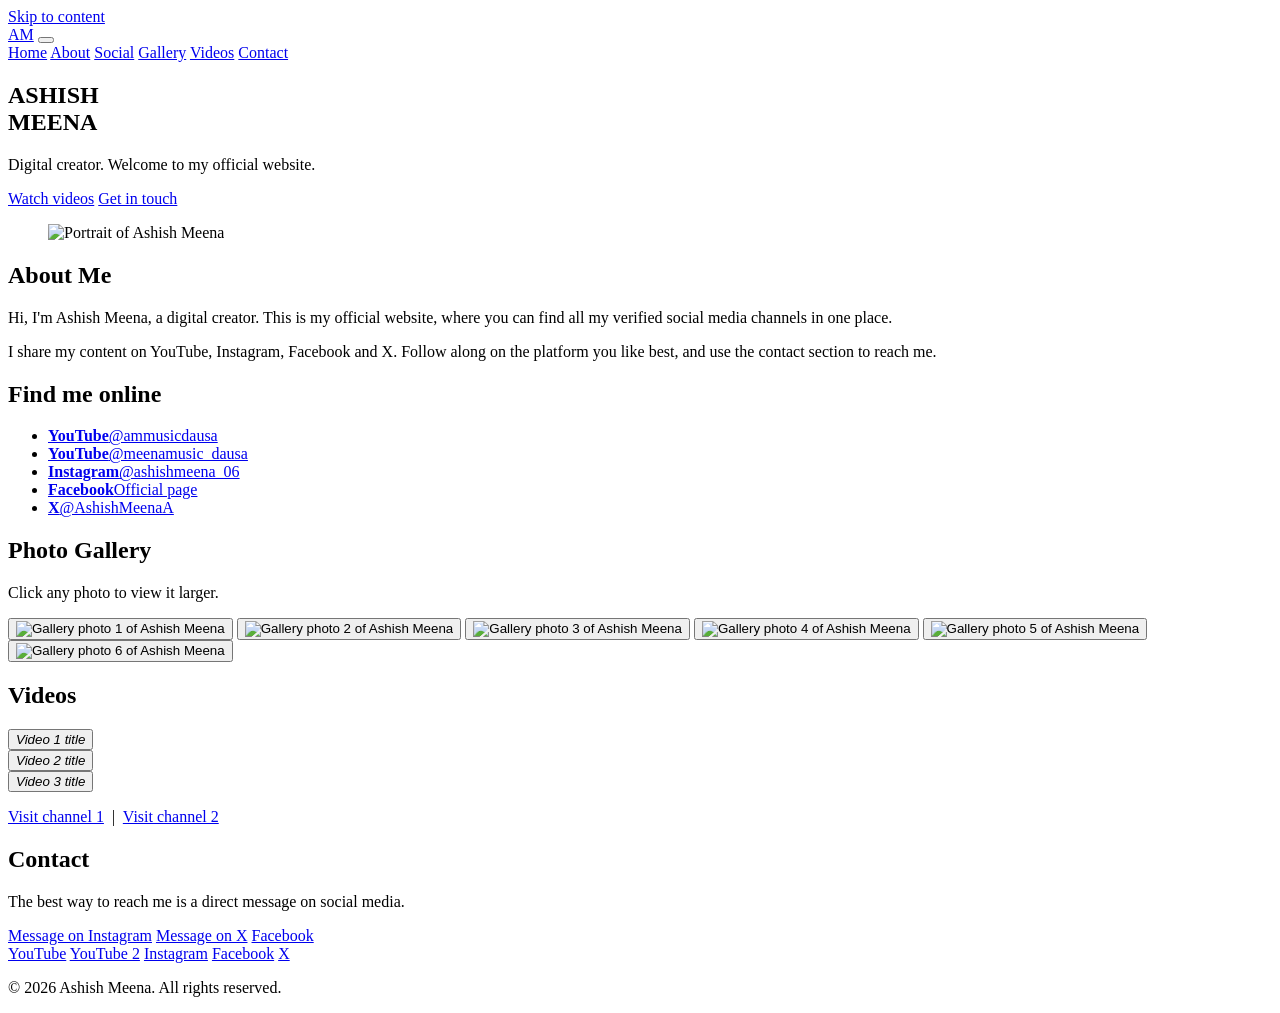
==== index.html @ 7d6940a8 "Add files via upload" ====
<!DOCTYPE html>
<html lang="en">
<head>
<meta charset="UTF-8">
<meta name="viewport" content="width=device-width, initial-scale=1">
<!-- ============ SEO: EDIT AFTER DEPLOYMENT ============
     Replace https://YOUR-USERNAME.github.io/ashish-meena-website/ everywhere
     (this file, 404.html, robots.txt, sitemap.xml) with your real website address. -->
<title>Ashish Meena | Official Personal Website</title>
<meta name="description" content="Official personal website of Ashish Meena, a digital creator. Find Ashish Meena's YouTube channels, social media links, photo gallery and contact details.">
<link rel="canonical" href="https://YOUR-USERNAME.github.io/ashish-meena-website/">
<meta name="theme-color" content="#0a0a0a">
<link rel="icon" href="images/favicon.svg" type="image/svg+xml">

<!-- Open Graph / social sharing (replace images/og-image.png with your own 1200x630 image) -->
<meta property="og:type" content="website">
<meta property="og:site_name" content="Ashish Meena">
<meta property="og:title" content="Ashish Meena | Official Personal Website">
<meta property="og:description" content="Official personal website of Ashish Meena, a digital creator.">
<meta property="og:url" content="https://YOUR-USERNAME.github.io/ashish-meena-website/">
<meta property="og:image" content="https://YOUR-USERNAME.github.io/ashish-meena-website/images/og-image.png">
<meta property="og:image:alt" content="Ashish Meena official website banner">
<meta name="twitter:card" content="summary_large_image">

<!-- Structured data: only verified info. Update "url" and "sameAs" if your links change. -->
<script type="application/ld+json">
{
  "@context": "https://schema.org",
  "@type": "Person",
  "name": "Ashish Meena",
  "url": "https://YOUR-USERNAME.github.io/ashish-meena-website/",
  "image": "https://YOUR-USERNAME.github.io/ashish-meena-website/images/profile.svg",
  "jobTitle": "Digital Creator",
  "sameAs": [
    "https://youtube.com/@ammusicdausa",
    "https://youtube.com/@meenamusic_dausa",
    "https://instagram.com/ashishmeena_06",
    "https://www.facebook.com/share/1KBvqL6UGc/",
    "https://x.com/AshishMeenaA"
  ]
}
</script>

<link rel="preconnect" href="https://fonts.googleapis.com">
<link rel="preconnect" href="https://fonts.gstatic.com" crossorigin>
<link href="https://fonts.googleapis.com/css2?family=Cormorant+Garamond:wght@500;600;700&family=Manrope:wght@400;500;600&display=swap" rel="stylesheet">
<link rel="stylesheet" href="css/style.css">
</head>
<body>
<a class="skip" href="#main">Skip to content</a>

<header class="site-header">
  <a class="brand" href="#home" aria-label="Ashish Meena home">AM</a>
  <button class="nav-toggle" aria-expanded="false" aria-controls="nav" aria-label="Open menu"><span></span><span></span></button>
  <nav id="nav" aria-label="Main">
    <a href="#home">Home</a>
    <a href="#about">About</a>
    <a href="#social">Social</a>
    <a href="#gallery">Gallery</a>
    <a href="#videos">Videos</a>
    <a href="#contact">Contact</a>
  </nav>
</header>

<main id="main">

<!-- ===== HOME ===== -->
<section id="home" class="hero">
  <div class="hero-text">
    <!-- CHANGE NAME HERE -->
    <h1>ASHISH<br>MEENA</h1>
    <p class="lead">Digital creator. Welcome to my official website.</p>
    <div class="actions">
      <a class="btn" href="#videos">Watch videos</a>
      <a class="btn ghost" href="#contact">Get in touch</a>
    </div>
  </div>
  <figure class="portrait">
    <!-- CHANGE PHOTO: put your photo in images/ (e.g. profile.jpg) and update src below -->
    <img src="images/profile.svg" width="600" height="750" alt="Portrait of Ashish Meena" fetchpriority="high">
  </figure>
</section>

<!-- ===== ABOUT ===== -->
<section id="about" class="section">
  <h2>About Me</h2>
  <div class="about-grid">
    <!-- EDIT THIS TEXT with your own story. Only write things that are true. -->
    <p>Hi, I'm Ashish Meena, a digital creator. This is my official website, where you can find all my verified social media channels in one place.</p>
    <p>I share my content on YouTube, Instagram, Facebook and X. Follow along on the platform you like best, and use the contact section to reach me.</p>
  </div>
</section>

<!-- ===== SOCIAL ===== -->
<section id="social" class="section">
  <h2>Find me online</h2>
  <ul class="social-list">
    <!-- CHANGE SOCIAL LINKS: edit the href values below (also in the footer) -->
    <li><a href="https://youtube.com/@ammusicdausa" target="_blank" rel="noopener me"><strong>YouTube</strong><span>@ammusicdausa</span></a></li>
    <li><a href="https://youtube.com/@meenamusic_dausa" target="_blank" rel="noopener me"><strong>YouTube</strong><span>@meenamusic_dausa</span></a></li>
    <li><a href="https://instagram.com/ashishmeena_06" target="_blank" rel="noopener me"><strong>Instagram</strong><span>@ashishmeena_06</span></a></li>
    <li><a href="https://www.facebook.com/share/1KBvqL6UGc/" target="_blank" rel="noopener me"><strong>Facebook</strong><span>Official page</span></a></li>
    <li><a href="https://x.com/AshishMeenaA" target="_blank" rel="noopener me"><strong>X</strong><span>@AshishMeenaA</span></a></li>
  </ul>
</section>

<!-- ===== GALLERY ===== -->
<section id="gallery" class="section">
  <h2>Photo Gallery</h2>
  <p class="note">Click any photo to view it larger.</p>
  <div class="gallery">
    <!-- CHANGE PHOTOS: replace each src (e.g. images/photo1.jpg) and write a short, true alt text.
         Tip: resize photos to ~1200px wide and keep each under 300 KB. -->
    <button class="thumb" data-full="images/gallery-1.svg" data-alt="Gallery photo 1 of Ashish Meena"><img src="images/gallery-1.svg" width="600" height="600" loading="lazy" alt="Gallery photo 1 of Ashish Meena"></button>
    <button class="thumb" data-full="images/gallery-2.svg" data-alt="Gallery photo 2 of Ashish Meena"><img src="images/gallery-2.svg" width="600" height="600" loading="lazy" alt="Gallery photo 2 of Ashish Meena"></button>
    <button class="thumb" data-full="images/gallery-3.svg" data-alt="Gallery photo 3 of Ashish Meena"><img src="images/gallery-3.svg" width="600" height="600" loading="lazy" alt="Gallery photo 3 of Ashish Meena"></button>
    <button class="thumb" data-full="images/gallery-4.svg" data-alt="Gallery photo 4 of Ashish Meena"><img src="images/gallery-4.svg" width="600" height="600" loading="lazy" alt="Gallery photo 4 of Ashish Meena"></button>
    <button class="thumb" data-full="images/gallery-5.svg" data-alt="Gallery photo 5 of Ashish Meena"><img src="images/gallery-5.svg" width="600" height="600" loading="lazy" alt="Gallery photo 5 of Ashish Meena"></button>
    <button class="thumb" data-full="images/gallery-6.svg" data-alt="Gallery photo 6 of Ashish Meena"><img src="images/gallery-6.svg" width="600" height="600" loading="lazy" alt="Gallery photo 6 of Ashish Meena"></button>
  </div>
</section>

<!-- ===== VIDEOS ===== -->
<section id="videos" class="section">
  <h2>Videos</h2>
  <div class="videos">
    <!-- CHANGE VIDEOS: replace data-id with your YouTube video ID.
         Example: youtube.com/watch?v=dQw4w9WgXcQ  ->  data-id="dQw4w9WgXcQ"
         While the ID starts with VIDEO_ID, clicking opens the channel instead. -->
    <div class="video" data-id="VIDEO_ID_1" data-channel="https://youtube.com/@ammusicdausa">
      <button aria-label="Play video 1"><span class="play"></span><em>Video 1 title</em></button>
    </div>
    <div class="video" data-id="VIDEO_ID_2" data-channel="https://youtube.com/@meenamusic_dausa">
      <button aria-label="Play video 2"><span class="play"></span><em>Video 2 title</em></button>
    </div>
    <div class="video" data-id="VIDEO_ID_3" data-channel="https://youtube.com/@ammusicdausa">
      <button aria-label="Play video 3"><span class="play"></span><em>Video 3 title</em></button>
    </div>
  </div>
  <p class="note"><a href="https://youtube.com/@ammusicdausa" target="_blank" rel="noopener">Visit channel 1</a> &nbsp;|&nbsp; <a href="https://youtube.com/@meenamusic_dausa" target="_blank" rel="noopener">Visit channel 2</a></p>
</section>

<!-- ===== CONTACT ===== -->
<section id="contact" class="section">
  <h2>Contact</h2>
  <p class="lead-sm">The best way to reach me is a direct message on social media.</p>
  <div class="actions">
    <a class="btn" href="https://instagram.com/ashishmeena_06" target="_blank" rel="noopener">Message on Instagram</a>
    <a class="btn ghost" href="https://x.com/AshishMeenaA" target="_blank" rel="noopener">Message on X</a>
    <a class="btn ghost" href="https://www.facebook.com/share/1KBvqL6UGc/" target="_blank" rel="noopener">Facebook</a>
    <!-- OPTIONAL EMAIL: remove the comment marks and enter an email you are happy to make public
    <a class="btn ghost" href="mailto:YOUR-EMAIL@example.com">Email me</a>
    -->
  </div>
</section>

</main>

<footer class="site-footer">
  <div class="foot-links">
    <a href="https://youtube.com/@ammusicdausa" target="_blank" rel="noopener me">YouTube</a>
    <a href="https://youtube.com/@meenamusic_dausa" target="_blank" rel="noopener me">YouTube 2</a>
    <a href="https://instagram.com/ashishmeena_06" target="_blank" rel="noopener me">Instagram</a>
    <a href="https://www.facebook.com/share/1KBvqL6UGc/" target="_blank" rel="noopener me">Facebook</a>
    <a href="https://x.com/AshishMeenaA" target="_blank" rel="noopener me">X</a>
  </div>
  <p>&copy; <span id="year">2026</span> Ashish Meena. All rights reserved.</p>
</footer>

<dialog id="lightbox" aria-label="Photo viewer">
  <button class="close" aria-label="Close photo">&times;</button>
  <img alt="">
</dialog>

<script src="js/main.js" defer></script>
</body>
</html>
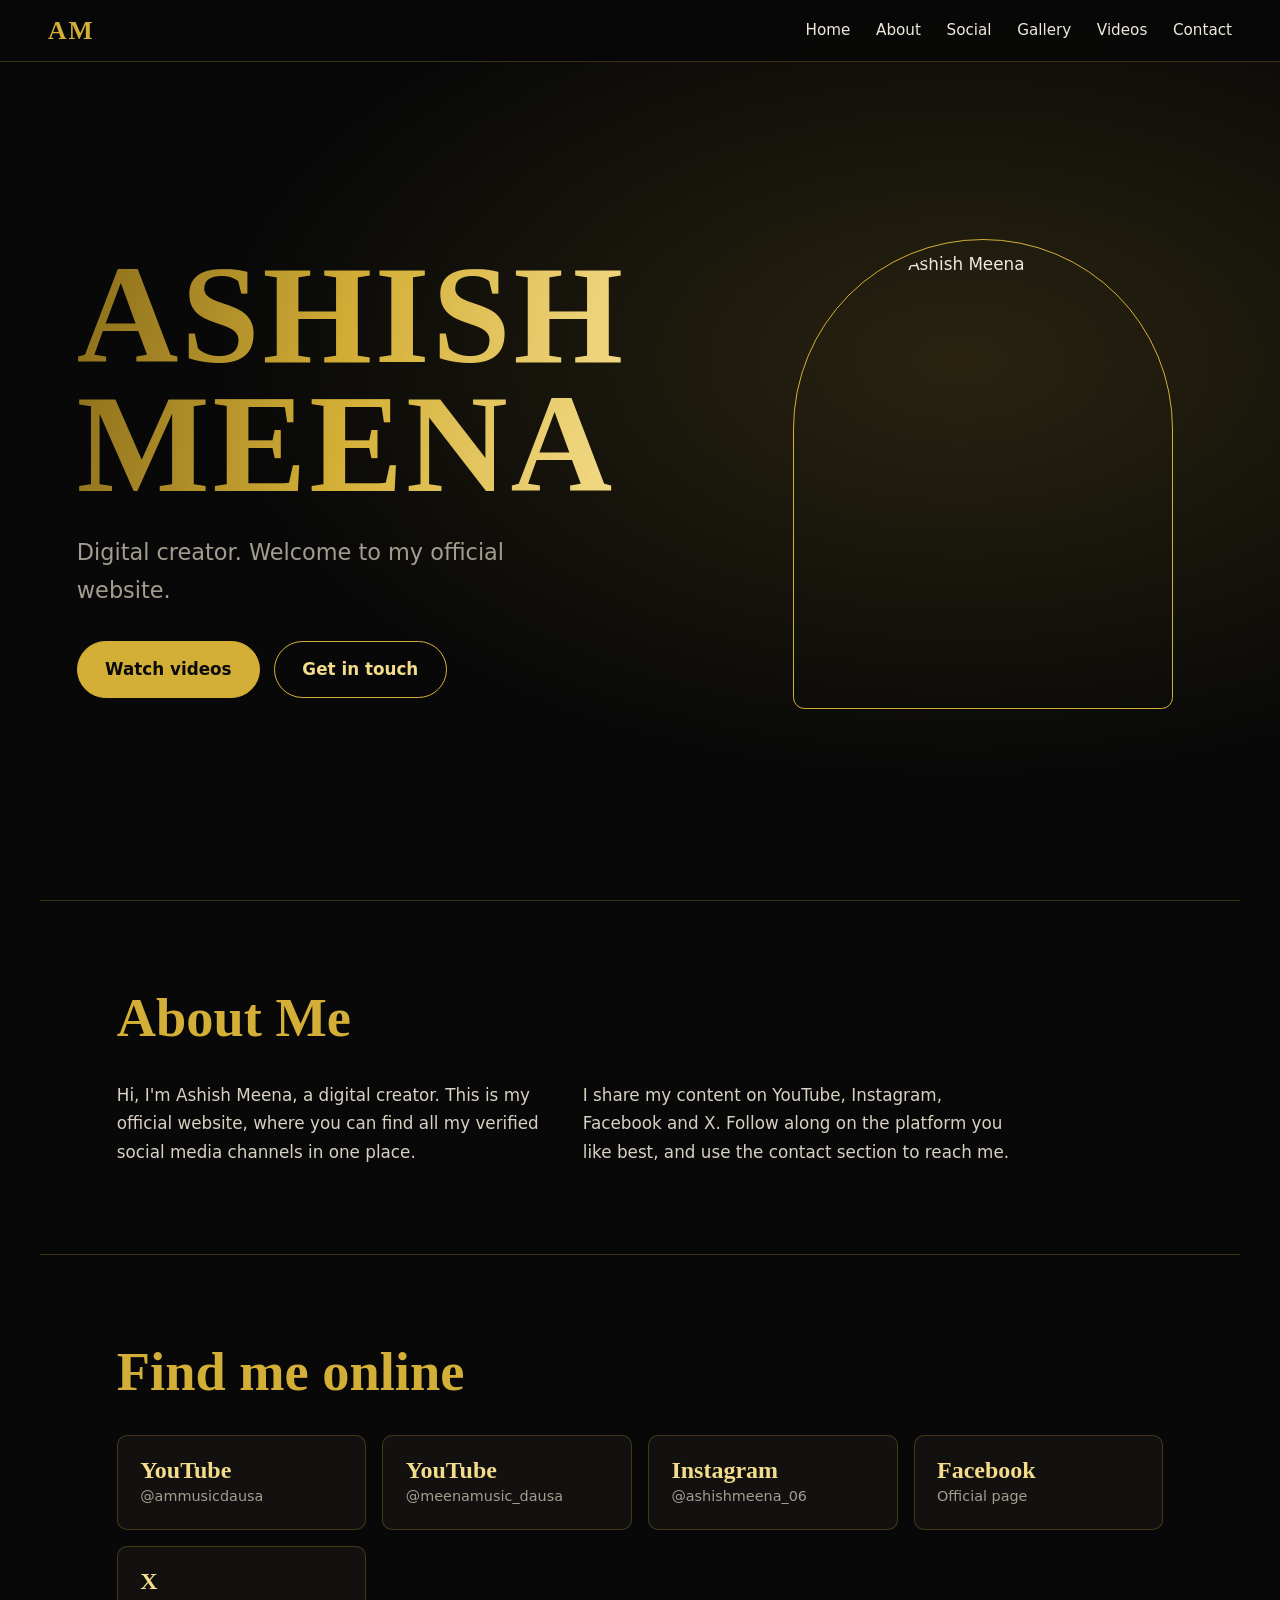
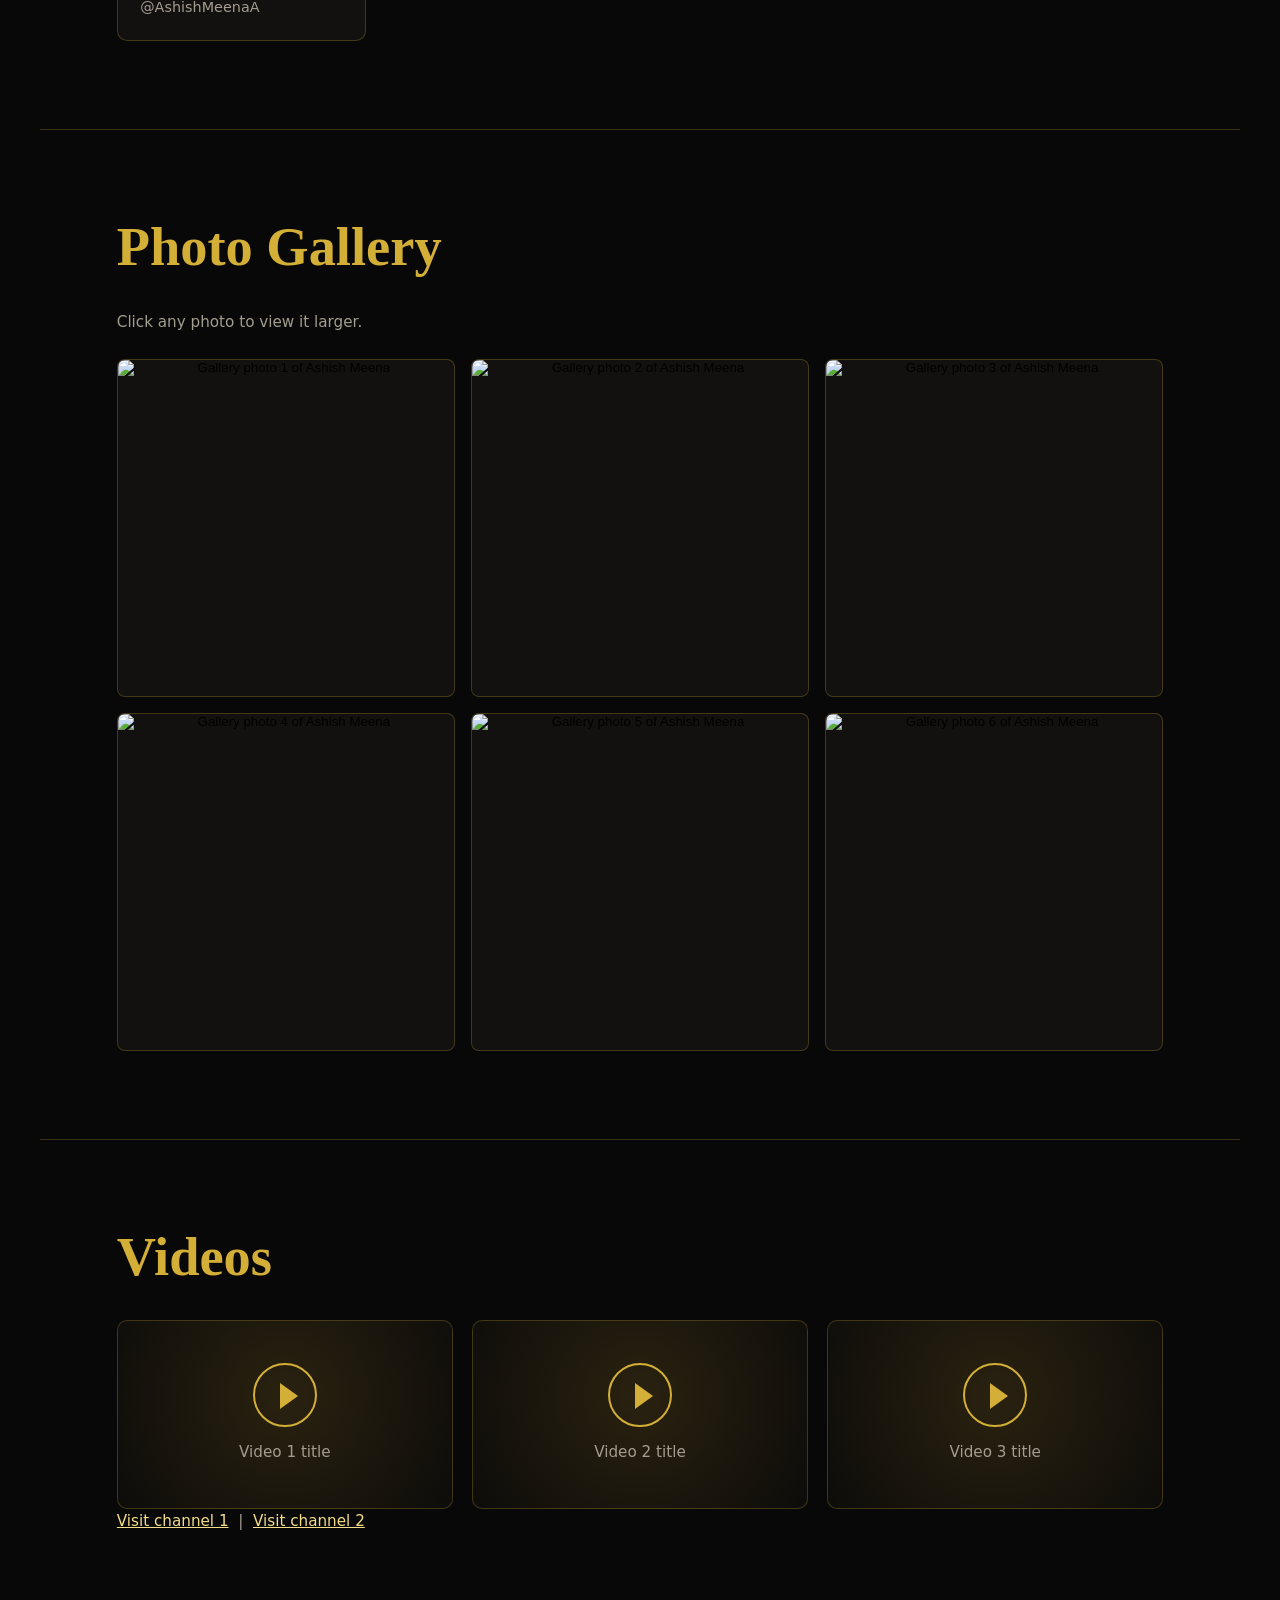
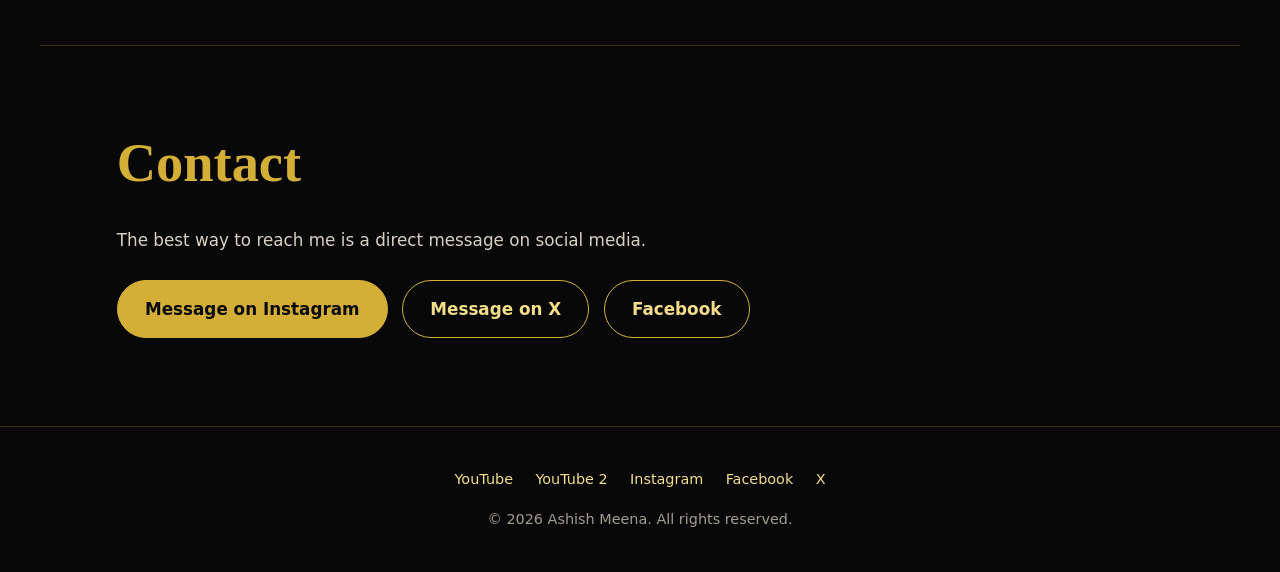
==== commit 0b9ce389: "Update index.html" ====
--- a/index.html
+++ b/index.html
@@ -44,7 +44,7 @@
 <link rel="preconnect" href="https://fonts.googleapis.com">
 <link rel="preconnect" href="https://fonts.gstatic.com" crossorigin>
 <link href="https://fonts.googleapis.com/css2?family=Cormorant+Garamond:wght@500;600;700&family=Manrope:wght@400;500;600&display=swap" rel="stylesheet">
-<link rel="stylesheet" href="css/style.css">
+<link rel="stylesheet" href="style.css">
 </head>
 <body>
 <a class="skip" href="#main">Skip to content</a>
--- a/style.css
+++ b/style.css
@@ -0,0 +1,105 @@
+/* ===== COLORS: change gold/black here ===== */
+:root{
+  --bg:#080808; --bg2:#121110; --text:#efe9dc; --muted:#a39d8f;
+  --gold:#d4af37; --gold-light:#f3dc8a; --gold-dark:#8a6d1a;
+  --line:rgba(212,175,55,.25);
+  --display:"Cormorant Garamond",Georgia,"Times New Roman",serif;
+  --body:"Manrope",system-ui,-apple-system,"Segoe UI",Roboto,sans-serif;
+}
+*{box-sizing:border-box;margin:0}
+html{scroll-behavior:smooth;scroll-padding-top:72px}
+body{background:var(--bg);color:var(--text);font:400 1.05rem/1.7 var(--body);-webkit-font-smoothing:antialiased}
+img{max-width:100%;height:auto;display:block}
+a{color:var(--gold-light)}
+:focus-visible{outline:2px solid var(--gold);outline-offset:3px}
+.skip{position:absolute;left:-999px;background:var(--gold);color:#000;padding:.5rem 1rem;z-index:100}
+.skip:focus{left:8px;top:8px}
+
+/* Header */
+.site-header{position:fixed;inset:0 0 auto 0;z-index:50;display:flex;justify-content:space-between;align-items:center;padding:.8rem clamp(1rem,4vw,3rem);background:rgba(8,8,8,.85);backdrop-filter:blur(10px);border-bottom:1px solid var(--line)}
+.brand{font:700 1.6rem var(--display);color:var(--gold);text-decoration:none;letter-spacing:.08em}
+nav{display:flex;gap:1.6rem}
+nav a{color:var(--text);text-decoration:none;font-size:.95rem;position:relative;padding:.3rem 0}
+nav a::after{content:"";position:absolute;left:0;bottom:0;height:1px;width:0;background:var(--gold);transition:width .3s}
+nav a:hover::after{width:100%}
+.nav-toggle{display:none;background:none;border:1px solid var(--line);border-radius:6px;width:44px;height:44px;cursor:pointer;flex-direction:column;justify-content:center;align-items:center;gap:6px}
+.nav-toggle span{width:22px;height:2px;background:var(--gold);transition:transform .3s}
+.nav-toggle[aria-expanded="true"] span:first-child{transform:translateY(4px) rotate(45deg)}
+.nav-toggle[aria-expanded="true"] span:last-child{transform:translateY(-4px) rotate(-45deg)}
+
+/* Hero: the one cinematic moment */
+.hero{min-height:100svh;display:grid;grid-template-columns:1.3fr .9fr;align-items:center;gap:3rem;padding:7rem clamp(1rem,6vw,6rem) 4rem;background:radial-gradient(ellipse at 75% 40%,rgba(212,175,55,.16),transparent 55%),var(--bg)}
+h1{font:700 clamp(3.4rem,11vw,9rem)/.92 var(--display);letter-spacing:.02em;background:linear-gradient(100deg,var(--gold-dark),var(--gold),var(--gold-light) 45%,var(--gold),var(--gold-dark));background-size:200% 100%;-webkit-background-clip:text;background-clip:text;color:transparent;animation:rise 1.2s ease both,shine 6s ease-in-out 1.2s 1}
+@keyframes rise{from{opacity:0;transform:translateY(24px)}to{opacity:1;transform:none}}
+@keyframes shine{from{background-position:100% 0}to{background-position:0 0}}
+.lead{font-size:clamp(1.1rem,2.2vw,1.4rem);color:var(--muted);margin:1.5rem 0 2rem;max-width:34ch}
+.portrait{justify-self:center;width:min(100%,380px);border:1px solid var(--gold);border-radius:200px 200px 12px 12px;padding:10px;transition:transform .5s}
+.portrait img{border-radius:190px 190px 6px 6px;aspect-ratio:4/5;object-fit:cover;width:100%}
+.portrait:hover{transform:translateY(-6px)}
+
+/* Buttons */
+.actions{display:flex;flex-wrap:wrap;gap:.9rem}
+.btn{display:inline-block;padding:.85rem 1.7rem;border-radius:999px;background:var(--gold);color:#0a0a0a;font-weight:600;text-decoration:none;border:1px solid var(--gold);transition:transform .25s,background .25s,color .25s}
+.btn:hover{transform:translateY(-3px);background:var(--gold-light)}
+.btn.ghost{background:transparent;color:var(--gold-light)}
+.btn.ghost:hover{background:var(--gold);color:#0a0a0a}
+
+/* Sections */
+.section{padding:5.5rem clamp(1rem,6vw,6rem);max-width:1200px;margin:auto;border-top:1px solid var(--line)}
+h2{font:600 clamp(2.2rem,5vw,3.4rem)/1.1 var(--display);color:var(--gold);margin-bottom:2rem}
+.about-grid{display:grid;grid-template-columns:1fr 1fr;gap:2rem;max-width:900px}
+.about-grid p,.lead-sm{max-width:60ch;color:#d8d1c2}
+.lead-sm{margin-bottom:1.6rem}
+.note{color:var(--muted);margin-bottom:1.4rem;font-size:.95rem}
+
+/* Social */
+.social-list{list-style:none;padding:0;display:grid;grid-template-columns:repeat(auto-fit,minmax(210px,1fr));gap:1rem}
+.social-list a{display:flex;flex-direction:column;padding:1.3rem 1.4rem;border:1px solid var(--line);border-radius:10px;background:var(--bg2);text-decoration:none;color:var(--text);transition:border-color .3s,transform .3s}
+.social-list a:hover{border-color:var(--gold);transform:translateY(-4px)}
+.social-list strong{font:600 1.5rem var(--display);color:var(--gold-light)}
+.social-list span{color:var(--muted);font-size:.9rem}
+
+/* Gallery */
+.gallery{display:grid;grid-template-columns:repeat(3,1fr);gap:1rem}
+.thumb{padding:0;border:1px solid var(--line);background:var(--bg2);border-radius:8px;overflow:hidden;cursor:zoom-in}
+.thumb img{width:100%;aspect-ratio:1;object-fit:cover;transition:transform .5s}
+.thumb:hover img{transform:scale(1.06)}
+#lightbox{border:1px solid var(--gold);background:#000;padding:0;max-width:min(92vw,900px);max-height:92vh;border-radius:8px;margin:auto}
+#lightbox::backdrop{background:rgba(0,0,0,.88)}
+#lightbox img{max-height:88vh;width:auto;max-width:100%;margin:auto}
+.close{position:absolute;top:6px;right:10px;font-size:2rem;line-height:1;background:rgba(0,0,0,.6);color:var(--gold);border:0;cursor:pointer;width:44px;height:44px;border-radius:50%}
+
+/* Videos */
+.videos{display:grid;grid-template-columns:repeat(auto-fit,minmax(280px,1fr));gap:1.2rem}
+.video{aspect-ratio:16/9;border:1px solid var(--line);border-radius:10px;overflow:hidden;background:radial-gradient(circle at 50% 40%,#2a2210,#0d0c0a)}
+.video button{all:unset;box-sizing:border-box;width:100%;height:100%;display:flex;flex-direction:column;align-items:center;justify-content:center;gap:.8rem;cursor:pointer;color:var(--text)}
+.video button:focus-visible{outline:2px solid var(--gold);outline-offset:-4px}
+.video em{font-style:normal;font-size:.95rem;color:var(--muted)}
+.play{width:64px;height:64px;border-radius:50%;border:2px solid var(--gold);position:relative;transition:transform .3s,background .3s}
+.play::after{content:"";position:absolute;left:25px;top:18px;border-left:18px solid var(--gold);border-top:13px solid transparent;border-bottom:13px solid transparent}
+.video button:hover .play{transform:scale(1.12);background:rgba(212,175,55,.15)}
+.video iframe{width:100%;height:100%;border:0}
+
+/* Footer */
+.site-footer{border-top:1px solid var(--line);padding:2.5rem 1rem;text-align:center;color:var(--muted);font-size:.9rem}
+.foot-links{display:flex;flex-wrap:wrap;justify-content:center;gap:1.4rem;margin-bottom:1rem}
+.foot-links a{color:var(--gold-light);text-decoration:none}
+.foot-links a:hover{text-decoration:underline}
+
+/* 404 page */
+.nf{min-height:100svh;display:grid;place-content:center;text-align:center;padding:2rem;gap:1rem}
+.nf h1{font-size:clamp(5rem,20vw,10rem)}
+
+/* Responsive */
+@media (max-width:820px){
+  .hero{grid-template-columns:1fr;text-align:center;padding-top:6rem}
+  .hero .lead{margin-inline:auto}.hero .actions{justify-content:center}
+  .portrait{order:-1;width:min(70%,280px)}
+  .about-grid{grid-template-columns:1fr}
+  .gallery{grid-template-columns:repeat(2,1fr)}
+  .nav-toggle{display:flex}
+  nav{position:fixed;inset:64px 0 auto 0;flex-direction:column;gap:0;background:#0a0a0a;border-bottom:1px solid var(--line);transform:translateY(-130%);transition:transform .35s;visibility:hidden}
+  nav.open{transform:none;visibility:visible}
+  nav a{padding:1rem 1.5rem;border-top:1px solid var(--line)}
+}
+@media (prefers-reduced-motion:reduce){*{animation:none!important;transition:none!important;scroll-behavior:auto!important}}
